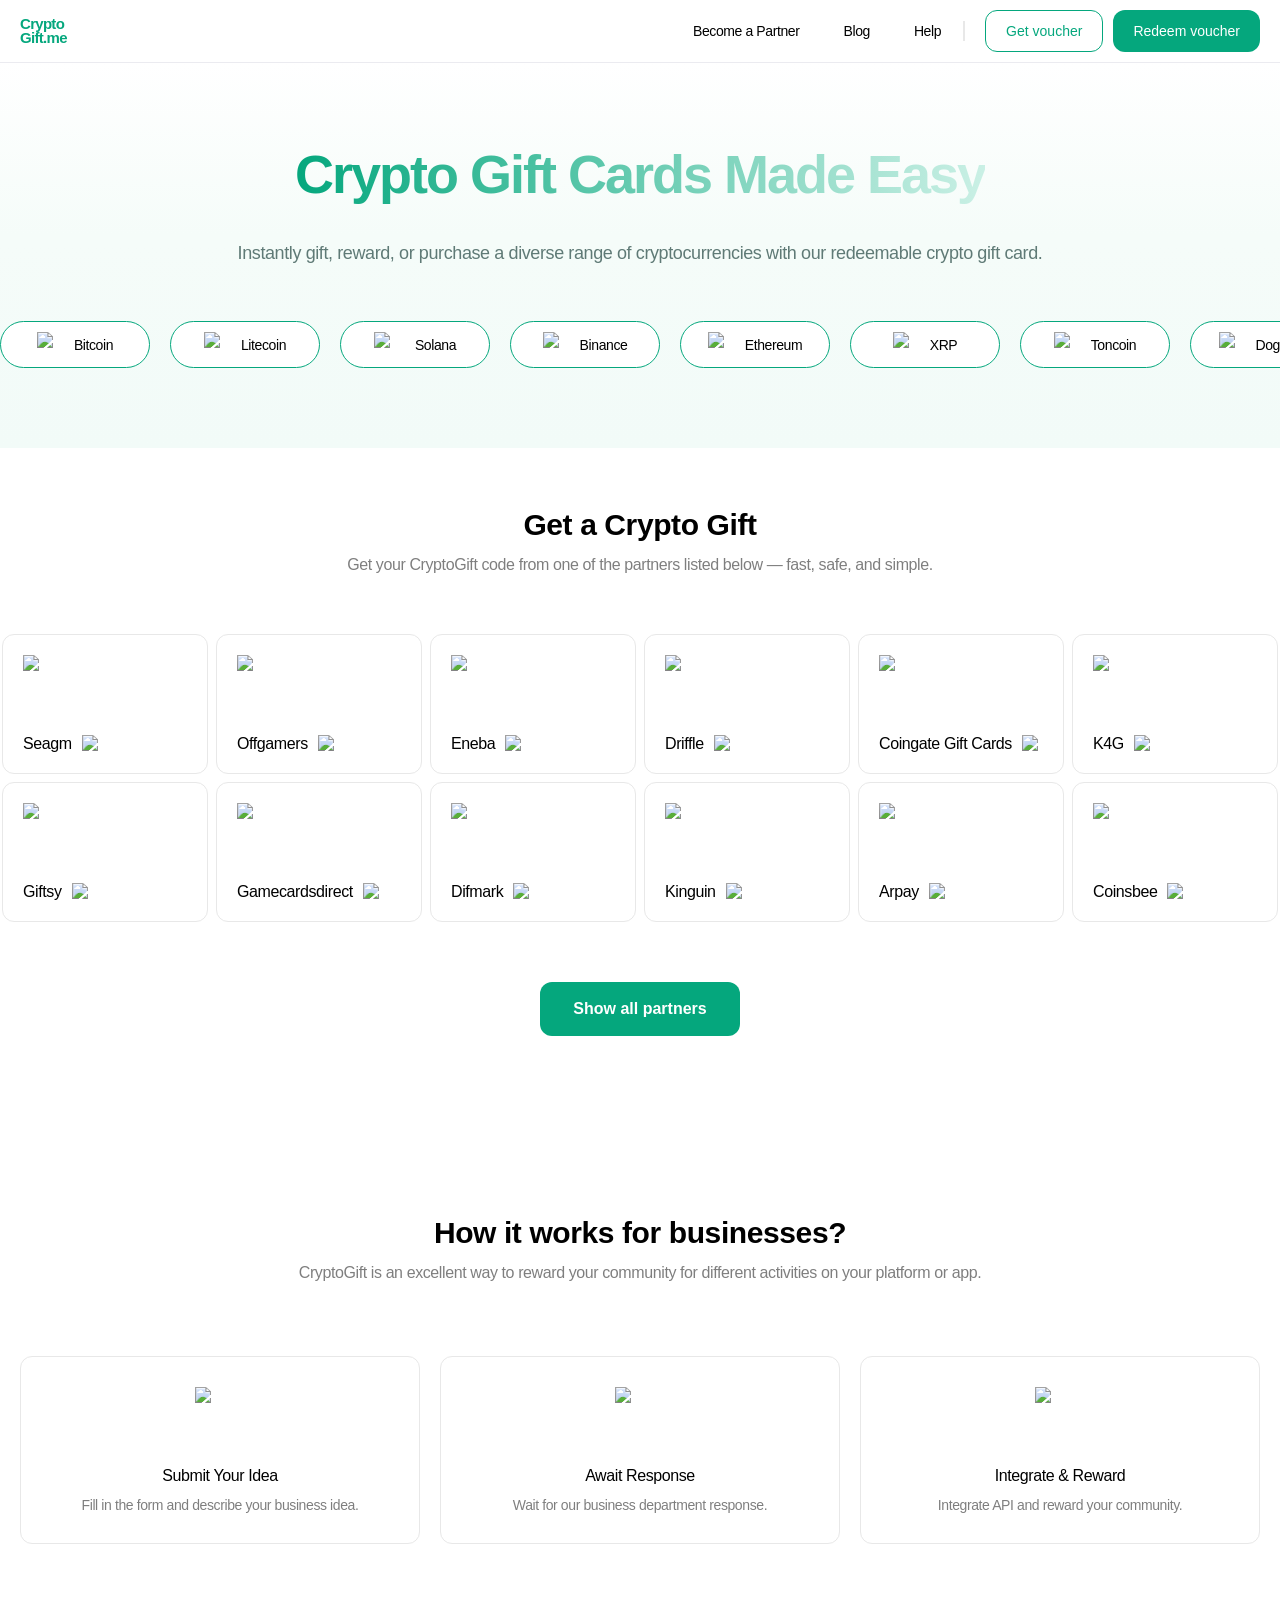
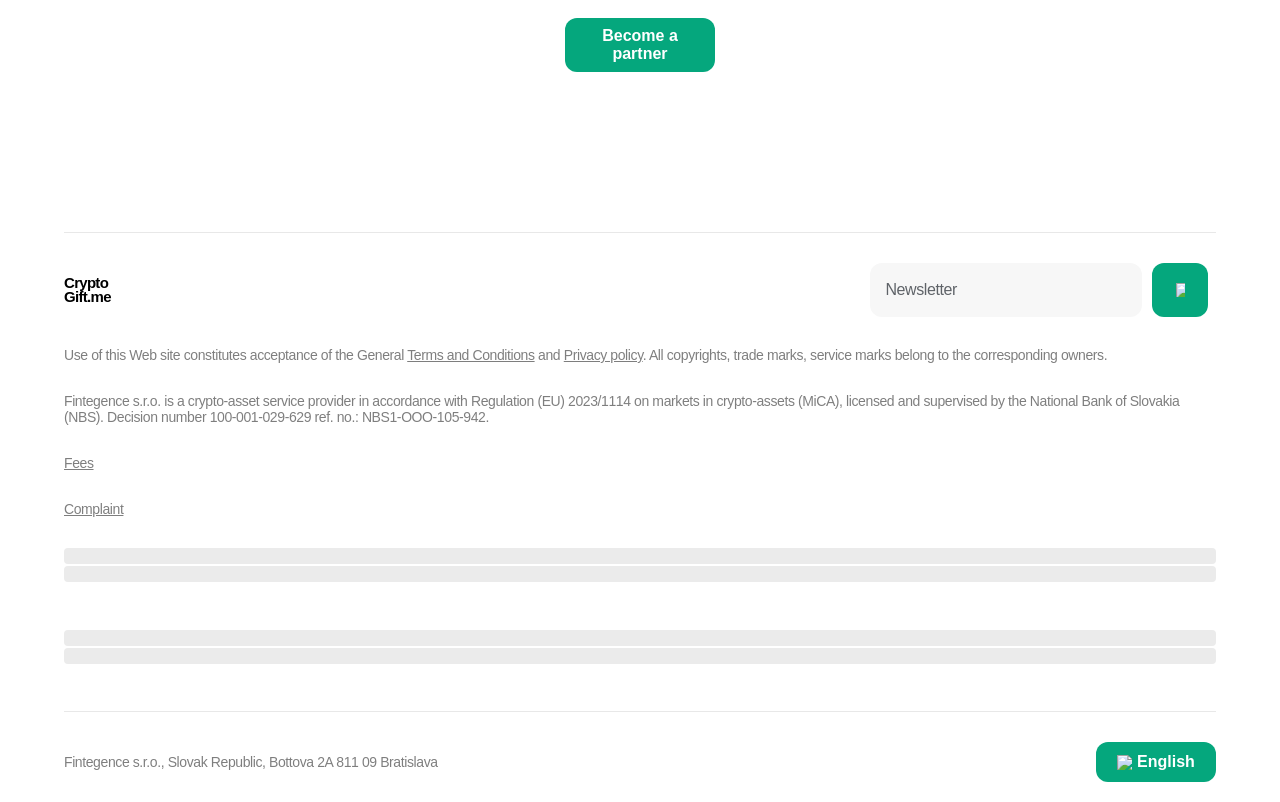
==== index.html @ cb5836f2 "Add files via upload" ====
<!DOCTYPE html>
<html
 lang="en">
    <head>
        <meta charset="UTF-8">
        <meta name="viewport" content="width=device-width, initial-scale=1.0">
        <meta name="google-site-verification" content="D4ZhII_NZC4CLoH4RTgbYA-lNNnrkdRpTr36infZk0M" />
        <meta name="google-site-verification" content="1ztBRgvKAOqWf-G4oFMFW3czmfmwYwtQv7MN6XhkC3g" />
        <title>Crypto Gift Cards Made Easy | CryptoGift.me</title>
        <meta name="description" content="Gift, buy and redeem crypto gift cards for Bitcoin, Ethereum, Solana, USDC and more. CryptoGift.me makes cryptocurrency gifting simple and secure.">
        <meta name="keywords" content="crypto gift cards, Bitcoin gift card, Ethereum gift card, cryptocurrency gift card, crypto voucher, redeem crypto, gift Bitcoin, CryptoGift.me">
        <meta name="author" content="CryptoGift.me">
        <meta name="application-name" content="CryptoGift.me">
        <meta name="robots" content="index, follow, max-image-preview:large, max-snippet:-1, max-video-preview:-1">
        <meta name="googlebot" content="index, follow, max-image-preview:large, max-snippet:-1, max-video-preview:-1">
        <meta name="referrer" content="strict-origin-when-cross-origin">
        <meta name="format-detection" content="telephone=no">
        <meta name="theme-color" content="#05A77D">
        <meta name="color-scheme" content="light">
        <link rel="canonical" href="https://cryptogift.me/">
        <link rel="alternate" hreflang="en" href="https://cryptogift.me/en">
        <link rel="alternate" hreflang="x-default" href="https://cryptogift.me/">
        <link rel="image_src" href="https://cryptogift.me/assets/attachments/hf_20260909_091113_05b2ce98-9743-424b-a30f-06cf396258a6.png">
        <link rel="icon" type="image/svg+xml" href="./favicon.svg">
        <link rel="manifest" href="./site.webmanifest">
        <meta property="og:type" content="website">
        <meta property="og:site_name" content="CryptoGift.me">
        <meta property="og:locale" content="en_US">
        <meta property="og:title" content="Crypto Gift Cards Made Easy | CryptoGift.me">
        <meta property="og:description" content="Instantly gift, buy and redeem leading cryptocurrencies with a simple CryptoGift.me voucher.">
        <meta property="og:image" content="https://cryptogift.me/assets/attachments/hf_20260909_091113_05b2ce98-9743-424b-a30f-06cf396258a6.png">
        <meta property="og:image:secure_url" content="https://cryptogift.me/assets/attachments/hf_20260909_091113_05b2ce98-9743-424b-a30f-06cf396258a6.png">
        <meta property="og:image:type" content="image/png">
        <meta property="og:image:width" content="1264">
        <meta property="og:image:height" content="848">
        <meta property="og:image:alt" content="CryptoGift.me — Crypto Gift Cards Made Easy">
        <meta name="twitter:card" content="summary_large_image">
        <meta name="twitter:title" content="Crypto Gift Cards Made Easy | CryptoGift.me">
        <meta name="twitter:description" content="Instantly gift, buy and redeem leading cryptocurrencies with a simple CryptoGift.me voucher.">
        <meta name="twitter:image" content="https://cryptogift.me/assets/attachments/hf_20260909_091113_05b2ce98-9743-424b-a30f-06cf396258a6.png">
        <meta name="twitter:image:alt" content="CryptoGift.me — Crypto Gift Cards Made Easy">
        <script type="application/ld+json">{"@context":"https://schema.org","@graph":[{"@type":"Organization","@id":"https://cryptogift.me/#organization","name":"CryptoGift.me","url":"https://cryptogift.me/","description":"Crypto gift cards for Bitcoin, Ethereum, Solana, USDC and other cryptocurrencies."},{"@type":"WebSite","@id":"https://cryptogift.me/#website","url":"https://cryptogift.me/","name":"CryptoGift.me","inLanguage":"en","publisher":{"@id":"https://cryptogift.me/#organization"}},{"@type":"WebPage","@id":"https://cryptogift.me/#webpage","url":"https://cryptogift.me/","name":"Crypto Gift Cards Made Easy | CryptoGift.me","description":"Gift, buy and redeem crypto gift cards for Bitcoin, Ethereum, Solana, USDC and more.","inLanguage":"en","isPartOf":{"@id":"https://cryptogift.me/#website"},"about":{"@id":"https://cryptogift.me/#organization"},"primaryImageOfPage":{"@type":"ImageObject","url":"https://cryptogift.me/assets/attachments/hf_20260909_091113_05b2ce98-9743-424b-a30f-06cf396258a6.png","width":1264,"height":848}}]}</script>
          <script type="module" crossorigin src="./index-CrnTbM5o.js"></script>
          <link rel="stylesheet" crossorigin href="./index-DcFL5cHw.css">
        </head>
        <body></body>
</html>
---- index-DcFL5cHw.css ----
:root { --toastify-color-light: #fff; --toastify-color-dark: #121212; --toastify-color-info: #3498db; --toastify-color-success: #07bc0c; --toastify-color-warning: #f1c40f; --toastify-color-error: hsl(6,78%,57%); --toastify-color-transparent: rgba(255,255,255,.7); --toastify-icon-color-info: var(--toastify-color-info); --toastify-icon-color-success: var(--toastify-color-success); --toastify-icon-color-warning: var(--toastify-color-warning); --toastify-icon-color-error: var(--toastify-color-error); --toastify-container-width: fit-content; --toastify-toast-width: 320px; --toastify-toast-offset: 16px; --toastify-toast-top: max(var(--toastify-toast-offset),env(safe-area-inset-top)); --toastify-toast-right: max(var(--toastify-toast-offset),env(safe-area-inset-right)); --toastify-toast-left: max(var(--toastify-toast-offset),env(safe-area-inset-left)); --toastify-toast-bottom: max(var(--toastify-toast-offset),env(safe-area-inset-bottom)); --toastify-toast-background: #fff; --toastify-toast-padding: 14px; --toastify-toast-min-height: 64px; --toastify-toast-max-height: 800px; --toastify-toast-bd-radius: 6px; --toastify-toast-shadow: 0px 4px 12px rgba(0,0,0,.1); --toastify-font-family: sans-serif; --toastify-z-index: 9999; --toastify-text-color-light: #757575; --toastify-text-color-dark: #fff; --toastify-text-color-info: #fff; --toastify-text-color-success: #fff; --toastify-text-color-warning: #fff; --toastify-text-color-error: #fff; --toastify-spinner-color: #616161; --toastify-spinner-color-empty-area: #e0e0e0; --toastify-color-progress-light: linear-gradient(to right,#4cd964,#5ac8fa,#007aff,#34aadc,#5856d6,#ff2d55); --toastify-color-progress-dark: #bb86fc; --toastify-color-progress-info: var(--toastify-color-info); --toastify-color-progress-success: var(--toastify-color-success); --toastify-color-progress-warning: var(--toastify-color-warning); --toastify-color-progress-error: var(--toastify-color-error); --toastify-color-progress-bgo: .2; }
@media only screen and (max-width: 480px) {
}
@keyframes Toastify__trackProgress { 
  0% { transform: scaleX(1); }
  100% { transform: scaleX(0); }
}
@keyframes Toastify__bounceInRight { 
  0%, 60%, 75%, 90%, 100% { animation-timing-function: cubic-bezier(0.215, 0.61, 0.355, 1); }
  0% { opacity: 0; transform: translate3d(3000px, 0px, 0px); }
  60% { opacity: 1; transform: translate3d(-25px, 0px, 0px); }
  75% { transform: translate3d(10px, 0px, 0px); }
  90% { transform: translate3d(-5px, 0px, 0px); }
  100% { transform: none; }
}
@keyframes Toastify__bounceOutRight { 
  20% { opacity: 1; transform: translate3d(-20px,var(--y),0); }
  100% { opacity: 0; transform: translate3d(2000px,var(--y),0); }
}
@keyframes Toastify__bounceInLeft { 
  0%, 60%, 75%, 90%, 100% { animation-timing-function: cubic-bezier(0.215, 0.61, 0.355, 1); }
  0% { opacity: 0; transform: translate3d(-3000px, 0px, 0px); }
  60% { opacity: 1; transform: translate3d(25px, 0px, 0px); }
  75% { transform: translate3d(-10px, 0px, 0px); }
  90% { transform: translate3d(5px, 0px, 0px); }
  100% { transform: none; }
}
@keyframes Toastify__bounceOutLeft { 
  20% { opacity: 1; transform: translate3d(20px,var(--y),0); }
  100% { opacity: 0; transform: translate3d(-2000px,var(--y),0); }
}
@keyframes Toastify__bounceInUp { 
  0%, 60%, 75%, 90%, 100% { animation-timing-function: cubic-bezier(0.215, 0.61, 0.355, 1); }
  0% { opacity: 0; transform: translate3d(0px, 3000px, 0px); }
  60% { opacity: 1; transform: translate3d(0px, -20px, 0px); }
  75% { transform: translate3d(0px, 10px, 0px); }
  90% { transform: translate3d(0px, -5px, 0px); }
  100% { transform: translateZ(0px); }
}
@keyframes Toastify__bounceOutUp { 
  20% { transform: translate3d(0,calc(var(--y) - 10px),0); }
  40%, 45% { opacity: 1; transform: translate3d(0,calc(var(--y) + 20px),0); }
  100% { opacity: 0; transform: translate3d(0px, -2000px, 0px); }
}
@keyframes Toastify__bounceInDown { 
  0%, 60%, 75%, 90%, 100% { animation-timing-function: cubic-bezier(0.215, 0.61, 0.355, 1); }
  0% { opacity: 0; transform: translate3d(0px, -3000px, 0px); }
  60% { opacity: 1; transform: translate3d(0px, 25px, 0px); }
  75% { transform: translate3d(0px, -10px, 0px); }
  90% { transform: translate3d(0px, 5px, 0px); }
  100% { transform: none; }
}
@keyframes Toastify__bounceOutDown { 
  20% { transform: translate3d(0,calc(var(--y) - 10px),0); }
  40%, 45% { opacity: 1; transform: translate3d(0,calc(var(--y) + 20px),0); }
  100% { opacity: 0; transform: translate3d(0px, 2000px, 0px); }
}
@keyframes Toastify__zoomIn { 
  0% { opacity: 0; transform: scale3d(0.3, 0.3, 0.3); }
  50% { opacity: 1; }
}
@keyframes Toastify__zoomOut { 
  0% { opacity: 1; }
  50% { opacity: 0; transform: translate3d(0,var(--y),0) scale3d(.3,.3,.3); }
  100% { opacity: 0; }
}
@keyframes Toastify__flipIn { 
  0% { transform: perspective(400px) rotateX(90deg); animation-timing-function: ease-in; opacity: 0; }
  40% { transform: perspective(400px) rotateX(-20deg); animation-timing-function: ease-in; }
  60% { transform: perspective(400px) rotateX(10deg); opacity: 1; }
  80% { transform: perspective(400px) rotateX(-5deg); }
  100% { transform: perspective(400px); }
}
@keyframes Toastify__flipOut { 
  0% { transform: translate3d(0,var(--y),0) perspective(400px); }
  30% { transform: translate3d(0,var(--y),0) perspective(400px) rotateX(-20deg); opacity: 1; }
  100% { transform: translate3d(0,var(--y),0) perspective(400px) rotateX(90deg); opacity: 0; }
}
@keyframes Toastify__slideInRight { 
  0% { transform: translate3d(110%, 0px, 0px); visibility: visible; }
  100% { transform: translate3d(0,var(--y),0); }
}
@keyframes Toastify__slideInLeft { 
  0% { transform: translate3d(-110%, 0px, 0px); visibility: visible; }
  100% { transform: translate3d(0,var(--y),0); }
}
@keyframes Toastify__slideInUp { 
  0% { transform: translate3d(0px, 110%, 0px); visibility: visible; }
  100% { transform: translate3d(0,var(--y),0); }
}
@keyframes Toastify__slideInDown { 
  0% { transform: translate3d(0px, -110%, 0px); visibility: visible; }
  100% { transform: translate3d(0,var(--y),0); }
}
@keyframes Toastify__slideOutRight { 
  0% { transform: translate3d(0,var(--y),0); }
  100% { visibility: hidden; transform: translate3d(110%,var(--y),0); }
}
@keyframes Toastify__slideOutLeft { 
  0% { transform: translate3d(0,var(--y),0); }
  100% { visibility: hidden; transform: translate3d(-110%,var(--y),0); }
}
@keyframes Toastify__slideOutDown { 
  0% { transform: translate3d(0,var(--y),0); }
  100% { visibility: hidden; transform: translate3d(0px, 500px, 0px); }
}
@keyframes Toastify__slideOutUp { 
  0% { transform: translate3d(0,var(--y),0); }
  100% { visibility: hidden; transform: translate3d(0px, -500px, 0px); }
}
@keyframes Toastify__spin { 
  0% { transform: rotate(0deg); }
  100% { transform: rotate(360deg); }
}@keyframes react-loading-skeleton { 
  100% { transform: translate(100%); }
}
.react-loading-skeleton { --base-color: #ebebeb; --highlight-color: #f5f5f5; --animation-duration: 1.5s; --animation-direction: normal; --pseudo-element-display: block; background-color: var(--base-color); user-select: none; border-radius: 0.25rem; width: 100%; line-height: 1; display: inline-flex; position: relative; overflow: hidden; }
.react-loading-skeleton::after { content: " "; display: var(--pseudo-element-display); background-repeat: no-repeat; background-image: var(--custom-highlight-background,linear-gradient(90deg,var(--base-color) 0%,var(--highlight-color) 50%,var(--base-color) 100%)); height: 100%; animation-name: react-loading-skeleton; animation-direction: var(--animation-direction); animation-duration: var(--animation-duration); animation-timing-function: ease-in-out; animation-iteration-count: infinite; position: absolute; top: 0px; left: 0px; right: 0px; transform: translate(-100%); }
@media (prefers-reduced-motion) {
  .react-loading-skeleton { --pseudo-element-display: none; }
}* { box-sizing: border-box; padding: 0px; margin: 0px; }
html, body { display: flex; flex-direction: column; align-items: center; width: 100vw; min-height: 100vh; overflow-x: hidden; font-family: "SF Pro", sans-serif; background-color: white; letter-spacing: -0.4px; }
button { border: none; cursor: pointer; }
input:focus { outline: none; }
a { color: inherit; }
::before, ::after { outline: none; border: none; }
::-webkit-scrollbar { width: 6px; }
::-webkit-scrollbar-thumb { background-color: rgb(5, 167, 125); border-radius: 6px; }
::-webkit-scrollbar-track { background-color: rgb(255, 255, 255); }
:root { --rotateFancyButton: 0deg; }
@property --rotateFancyButton { syntax: "<angle>"; inherits: false; initial-value: 0deg; }
@keyframes rotate { 
  100% { --rotateFancyButton: 360deg; }
}
.cFrfVV { color: rgb(0, 0, 0); }
@media (max-width: 640px) {
  .cFrfVV { font-size: 18px; font-weight: 600; }
}
.iaxVKB { color: rgb(0, 0, 0); opacity: 0.5; font-size: 14px; }
.cbIwvJ { background-color: rgb(255, 255, 255); color: rgb(5, 167, 125); border: 1px solid rgb(5, 167, 125); }
.dBQCgO { background-color: rgb(5, 167, 125); color: rgb(255, 255, 255); }
.jNrRsX { background-color: rgb(5, 167, 125); color: rgb(255, 255, 255); width: 200px; }
.ddduPu { background-color: rgb(5, 167, 125); color: rgb(255, 255, 255); width: 150px; }
.kSNMl { background-color: rgb(5, 167, 125); color: rgb(255, 255, 255); }
.fqbnPj { background-color: rgb(5, 167, 125); color: rgb(255, 255, 255); width: 120px; height: 40px !important; }
.cLXeox { align-self: center; text-decoration: underline; }
.dtIOhS { width: 100%; display: flex; flex-direction: column; gap: 10px; }
.fmtsKr { display: flex; justify-content: center; align-items: center; gap: 5px; font-size: 14px; height: 42px; font-weight: 500; width: auto; font-family: "SF Pro", sans-serif; border-radius: 12px; padding: 0px 20px; transition: 0.3s; opacity: 1; }
.fmtsKr:disabled { background-color: rgb(255, 255, 255); opacity: 0.65; cursor: default; }
.fmtsKr:disabled:hover { filter: none; }
@media (hover: hover) {
  .fmtsKr:hover { filter: drop-shadow(rgb(255, 255, 255) 0px 0px 2px) brightness(0.95); }
}
@media (hover: none) and (pointer: coarse) {
  .fmtsKr:active { filter: drop-shadow(rgb(255, 255, 255) 0px 0px 2px) brightness(0.95); }
}
.ftRfdv { display: flex; justify-content: center; align-items: center; gap: 5px; font-size: 14px; height: 42px; font-weight: 500; width: auto; font-family: "SF Pro", sans-serif; border-radius: 12px; padding: 0px 20px; transition: 0.3s; opacity: 1; }
.ftRfdv:disabled { background-color: rgb(5, 167, 125); opacity: 0.65; cursor: default; }
.ftRfdv:disabled:hover { filter: none; }
@media (hover: hover) {
  .ftRfdv:hover { filter: drop-shadow(rgb(5, 167, 125) 0px 0px 2px) brightness(0.95); }
}
@media (hover: none) and (pointer: coarse) {
  .ftRfdv:active { filter: drop-shadow(rgb(5, 167, 125) 0px 0px 2px) brightness(0.95); }
}
.iqvKEq { display: flex; justify-content: center; align-items: center; gap: 5px; font-size: 16px; height: 54px; font-weight: 600; font-family: "SF Pro", sans-serif; border-radius: 12px; padding: 0px 20px; transition: 0.3s; opacity: 1; }
.iqvKEq:disabled { background-color: rgb(5, 167, 125); opacity: 0.65; cursor: default; }
.iqvKEq:disabled:hover { filter: none; }
@media (hover: hover) {
  .iqvKEq:hover { filter: drop-shadow(rgb(5, 167, 125) 0px 0px 2px) brightness(0.95); }
}
@media (hover: none) and (pointer: coarse) {
  .iqvKEq:active { filter: drop-shadow(rgb(5, 167, 125) 0px 0px 2px) brightness(0.95); }
}
.iWNhGq { display: flex; flex-direction: column; gap: 16px; }
.dYjILP { display: flex; flex-direction: column; position: relative; width: 100%; background: rgb(247, 247, 247); font-size: 14px; border-radius: 12px; transition: opacity 0.2s ease-out; }
.dYjILP input { width: 100%; font-size: 16px; padding: 26px 10px 10px 15px; border: none; outline: none; background: transparent; }
.dYjILP label { position: absolute; left: 15px; top: 18px; color: rgb(95, 99, 104); font-size: 16px; pointer-events: none; background: transparent; transition: top 0.2s, font-size 0.2s, color 0.2s; }
.dYjILP input:focus + label, .dYjILP input:not(:placeholder-shown) + label { top: 10px; font-size: 12px; color: rgb(95, 99, 104); }
.dYjILP input:focus { box-shadow: rgb(5, 167, 125) 0px 0px 0px 1px; border-radius: 12px; background-color: rgb(255, 255, 255); transition: box-shadow 0.2s, background-color 0.2s; }
.dYjILP input:disabled { background-color: rgb(247, 247, 247); color: rgb(95, 99, 104); border-radius: 12px; }
.dYjILP input:-webkit-autofill, .dYjILP input:-webkit-autofill:hover, .dYjILP input:-webkit-autofill:active { transition: background-color 5000s ease-in-out; box-shadow: rgb(247, 247, 247) 0px 0px 0px 30px inset !important; -webkit-text-fill-color: black !important; border-radius: 12px !important; }
.dYjILP input:-webkit-autofill:focus { box-shadow: rgb(255, 255, 255) 0px 0px 0px 30px inset, rgb(5, 167, 125) 0px 0px 0px 1px !important; -webkit-text-fill-color: black !important; border-radius: 12px !important; }
.cMHyYV { position: fixed; left: 0px; top: 0px; z-index: 100; background-color: rgb(255, 255, 255); width: 100%; border-bottom: 1px solid rgb(232, 232, 232); display: flex; flex-direction: row; align-items: center; justify-content: center; gap: 40px; height: 76px; transition: opacity 0.2s 0.2s, transform 0.2s; opacity: 0; transform: translateY(-120%); }
.bgibVj { width: 900px; margin: 0px auto; display: flex; justify-content: space-between; align-items: center; }
@media (max-width: 1024px) {
  .bgibVj { width: 90%; }
}
.iEOldz { display: flex; align-items: center; gap: 30px; }
@media (max-width: 768px) {
  .iEOldz { gap: 15px; }
}
.hrRqOh { font-size: 16px; color: rgb(54, 69, 79); }
@media (max-width: 640px) {
  .hrRqOh { font-size: 14px; }
}
.dTpJVk { cursor: pointer; width: 18px; height: 18px; transition: transform 0.2s; }
.dTpJVk:hover { transform: scale(1.1); }
@media (max-width: 640px) {
  .dTpJVk { height: 15px; width: 15px; }
}
.dbqVAB { background-color: white; padding: 10px; border-radius: 12px; height: 70px; }
@media (max-width: 640px) {
  .dbqVAB { display: none; }
}
.kUAMuO { background-color: rgb(0, 0, 0); color: rgb(255, 255, 255); width: 180px; height: 54px; border: rgb(0, 0, 0); font-family: "SF Pro", sans-serif; font-weight: 600; position: relative; display: flex; justify-content: center; align-items: center; gap: 5px; font-size: 14px; border-radius: 25px; transition: 0.3s; opacity: 1; }
.kUAMuO:disabled { background-color: rgb(0, 0, 0); opacity: 0.65; cursor: default; }
.kUAMuO:disabled:hover { filter: none; }
@media (hover: hover) {
  .kUAMuO:hover { filter: drop-shadow(rgb(0, 0, 0) 0px 0px 2px) brightness(0.95); }
}
@media (hover: none) and (pointer: coarse) {
  .kUAMuO:active { filter: drop-shadow(rgb(0, 0, 0) 0px 0px 2px) brightness(0.95); }
}
@media (max-width: 768px) {
  .kUAMuO { width: 125px; }
}
.FJPdZ { position: absolute; inset: 0px; }
.FJPdZ::before { content: ""; position: absolute; background: conic-gradient(from var(--rotateFancyButton),transparent 0%,white 5%,transparent 10%); inset: 0px; animation: 2s linear 0s infinite normal none running rotate; border-radius: 23px; }
.FJPdZ::after { content: ""; position: absolute; inset: 2px; border-radius: 23px; background-color: rgb(0, 0, 0); }
.kTYwYh { z-index: 1; }
@media (max-width: 768px) {
  .kTYwYh { font-size: 12px; }
}
.ldtupI { padding: 10px 20px; left: 0px; z-index: 99; width: 100%; margin: 0px auto; display: flex; justify-content: center; border-bottom: 1px solid rgb(235, 235, 240); font-size: 16px; background: rgba(255, 255, 255, 0.8); backdrop-filter: blur(16px); }
@media (max-width: 640px) {
}
@media (min-width: 1024px) {
}
.iklSur { z-index: 99; align-self: center; }
.XYNBv { display: flex; justify-content: space-between; width: 100%; max-width: 1280px; }
.bzJxYi { display: flex; justify-content: space-between; gap: 44px; }
@media (max-width: 1024px) {
  .bzJxYi { display: none; }
}
.lmQRAe { cursor: pointer; transition: 0.3s; }
@media (hover: hover) {
  .lmQRAe:hover { color: rgb(5, 167, 125); }
}
@media (hover: none) and (pointer: coarse) {
  .lmQRAe:active { color: rgb(5, 167, 125); }
}
.ftFPMP { color: rgb(0, 0, 0); list-style: none; align-self: center; font-size: 14px; }
@media (max-width: 1024px) {
  .ftFPMP { align-self: flex-start; padding: 15px 20px; width: 100%; }
}
@media (max-width: 1024px) {
  .jiuOaZ { width: 100%; }
}
.eGaicA { position: relative; display: flex; flex-direction: row; gap: 10px; }
@media (max-width: 1024px) {
  .eGaicA { flex-direction: column; width: 100%; gap: 0px; }
}
.eGaicA::before { content: ""; display: block; position: absolute; top: 50%; left: -22px; transform: translateY(-50%); width: 2px; height: 20px; background-color: rgb(232, 232, 232); }
@media (min-width: 1024px) {
}
.bybZGW { margin-top: auto; width: 90%; min-height: 280px; border-radius: 48px 48px 0px 0px; padding: 40px 0px 20px; }
@media (max-width: 768px) {
  .bybZGW { width: 100%; }
}
.fLTFto { display: flex; justify-content: space-between; align-items: center; border-top: 1px solid rgb(232, 232, 232); border-right-color: rgb(232, 232, 232); border-bottom-color: rgb(232, 232, 232); border-left-color: rgb(232, 232, 232); padding-top: 30px; }
@media (max-width: 768px) {
  .fLTFto { flex-direction: column; gap: 20px; }
}
.dsRkjz { width: 100%; max-width: 1280px; margin: 0px auto; display: flex; flex-direction: column; gap: 30px; justify-content: space-between; }
@media (max-width: 768px) {
  .dsRkjz { gap: 25px; padding: 20px; }
}
.kHhwgp { display: flex; }
@media (max-width: 768px) {
  .kHhwgp { width: 100%; justify-content: space-between; }
}
.fuswQy { display: flex; gap: 5px; }
.gcehAq { margin-right: 30px; align-self: center; }
.dQoqXd { display: flex; background-color: rgb(255, 255, 255); border-radius: 13px; padding-right: 8px; width: 30%; gap: 10px; }
@media (max-width: 1024px) {
  .dQoqXd { width: 40%; }
}
@media (max-width: 768px) {
  .dQoqXd { width: 100%; }
}
.fvoavd { text-align: left; text-decoration: underline; font-size: 14px; width: fit-content; cursor: pointer; }
.hIXtyQ { display: flex; position: relative; justify-content: center; align-self: center; opacity: 1; transform: rotate(0deg); transition: 0.5s; align-items: center; height: 54px; width: 69px; border-radius: 12px; }
@media (hover: hover) {
  .hIXtyQ:hover { filter: drop-shadow(rgb(5, 167, 125) 0px 0px 2px) brightness(0.95); }
}
@media (hover: none) and (pointer: coarse) {
  .hIXtyQ:active { filter: drop-shadow(rgb(5, 167, 125) 0px 0px 2px) brightness(0.95); }
}
.hIXtyQ img { align-self: center; }
.dYetpC { margin-top: 63px; background: linear-gradient(rgb(255, 255, 255) 0.01%, rgb(245, 252, 249) 44.63%, rgb(245, 252, 249) 47.35%, rgb(242, 251, 248) 99.99%); width: 100%; min-height: 300px; height: fit-content; padding-top: 80px; display: flex; flex-direction: column; justify-content: center; align-items: center; gap: 35px; }
@media (max-width: 640px) {
  .dYetpC { min-height: 300px; margin-top: 63px; }
}
.eyszXG { font-size: 18px; color: rgb(95, 122, 118); line-height: 26px; font-weight: 400; margin: 0px auto; text-align: center; }
@media (max-width: 1024px) {
  .eyszXG { width: 60%; }
}
@media (max-width: 768px) {
  .eyszXG { width: 80%; }
}
.dLAlTn { font-size: 54px; font-weight: 700; text-align: center; background: linear-gradient(90deg, rgb(5, 167, 125), rgb(202, 240, 229), rgb(5, 167, 125)) 0% 0% / 200% 200% text; color: transparent; -webkit-text-fill-color: transparent; animation: 10s ease-in-out 0s infinite normal none running hLEcf; letter-spacing: -2px; }
@media (max-width: 640px) {
  .dLAlTn { width: 80%; }
}
@keyframes hLEcf { 
  0% { background-position: 0% 50%; }
  50% { background-position: 100% 50%; }
  100% { background-position: 0% 50%; }
}
.kJmmHH { overflow: hidden; width: 100%; padding: 20px 0px 80px; display: flex; white-space: nowrap; }
.fZfqQH { display: flex; width: max-content; animation: 60s linear 0s infinite normal none running jolBvF; will-change: transform; }
.fZfqQH:hover { animation-play-state: paused; }
.kBKvtn { display: flex; align-items: center; justify-content: center; min-width: 150px; gap: 12px; margin-right: 20px; border: 1px solid rgb(5, 167, 125); padding: 10px; border-radius: 25px; background-color: rgb(255, 255, 255); animation: 0.6s ease 0s 1 normal both running fbzbgo; }
.eSMnss { font-weight: 400; font-size: 14px; white-space: nowrap; opacity: 1; color: rgb(0, 0, 0); }
.kEWRIp { display: flex; flex-direction: column; gap: 30px; width: 100%; padding: 60px 0px; background-color: rgb(255, 255, 255); }
.eibrIb { display: flex; margin: 0px auto; flex-direction: column; width: 100%; gap: 60px; justify-content: space-between; align-items: center; max-width: 1280px; }
@media (max-width: 1024px) {
  .eibrIb { justify-content: space-between; gap: 60px; }
}
.klRqgV { display: flex; flex-direction: column; justify-content: space-evenly; align-items: center; gap: 14px; width: 100%; }
@media (max-width: 1024px) {
  .klRqgV { width: 100%; text-align: center; align-items: center; padding: 0px 20px; }
}
.dDjKWc { font-size: 30px; }
.gOVIXA { font-size: 16px; font-weight: 500; }
.jAGESs { font-weight: 400; font-size: 16px; }
.aCuKv { display: flex; flex-wrap: wrap; gap: 8px; max-width: 1280px; justify-content: center; width: 100%; }
@media (max-width: 1024px) {
  .aCuKv { width: 100%; padding: 0px 20px; }
}
.gZoSwe { display: flex; flex-direction: column; align-items: flex-start; justify-content: space-between; padding: 20px; width: 100%; height: 140px; max-width: 206px; background: rgb(255, 255, 255); border-radius: 12px; cursor: pointer; border: 1px solid rgb(232, 232, 232); transition: 0.4s; }
@media (max-width: 1024px) {
  .gZoSwe { width: 45%; }
}
.gZoSwe:hover { border: 1px solid rgb(5, 167, 125); box-shadow: rgba(187, 187, 187, 0.2) 0px 0px 11px; }
@media (max-width: 640px) {
  .gZoSwe { width: 100%; max-width: none; flex-direction: row; align-items: center; height: auto; }
}
@media (max-width: 1024px) {
}
@media (max-width: 640px) {
}
.jitxXi { width: 90px; height: auto; }
.jzzaay { display: flex; gap: 10px; align-items: center; }
.gSZeYC { text-transform: capitalize; text-align: left; }
.lXCUd { justify-content: center; align-items: center; display: flex; gap: 14px; flex-direction: column; text-align: center; padding: 120px 0px; max-width: 1280px; width: 100%; }
@media (max-width: 768px) {
  .lXCUd { padding: 80px 12px; }
}
.dakrec { display: flex; padding: 60px 0px; max-width: 1280px; gap: 20px; width: 100%; }
@media (max-width: 1280px) {
  .dakrec { padding: 60px 20px; }
}
@media (max-width: 768px) {
  .dakrec { flex-direction: column; }
}
.jYSEkv { flex-grow: 1; display: flex; flex-direction: column; gap: 30px; align-items: center; width: 100%; border-radius: 12px; padding: 30px; border: 1px solid rgb(232, 232, 232); transition: 0.4s; }
.jYSEkv:hover { border: 1px solid rgb(5, 167, 125); box-shadow: rgba(187, 187, 187, 0.2) 0px 0px 11px; }
.dnLjjD { display: flex; flex-direction: column; gap: 12px; }
@keyframes jolBvF { 
  0% { transform: translateX(0px); }
  100% { transform: translateX(-50%); }
}
@keyframes fbzbgo { 
  0% { opacity: 0; transform: translateY(10px); }
  100% { opacity: 1; transform: translateY(0px); }
}.sf-hidden { display: none !important; }img[src="data:,"], source[src="data:,"] { display: none !important; }@-webkit-keyframes nprogress-spinner { 
  0% { transform: rotate(0deg); }
  100% { transform: rotate(360deg); }
}
@keyframes nprogress-spinner { 
  0% { transform: rotate(0deg); }
  100% { transform: rotate(360deg); }
}/* empty */
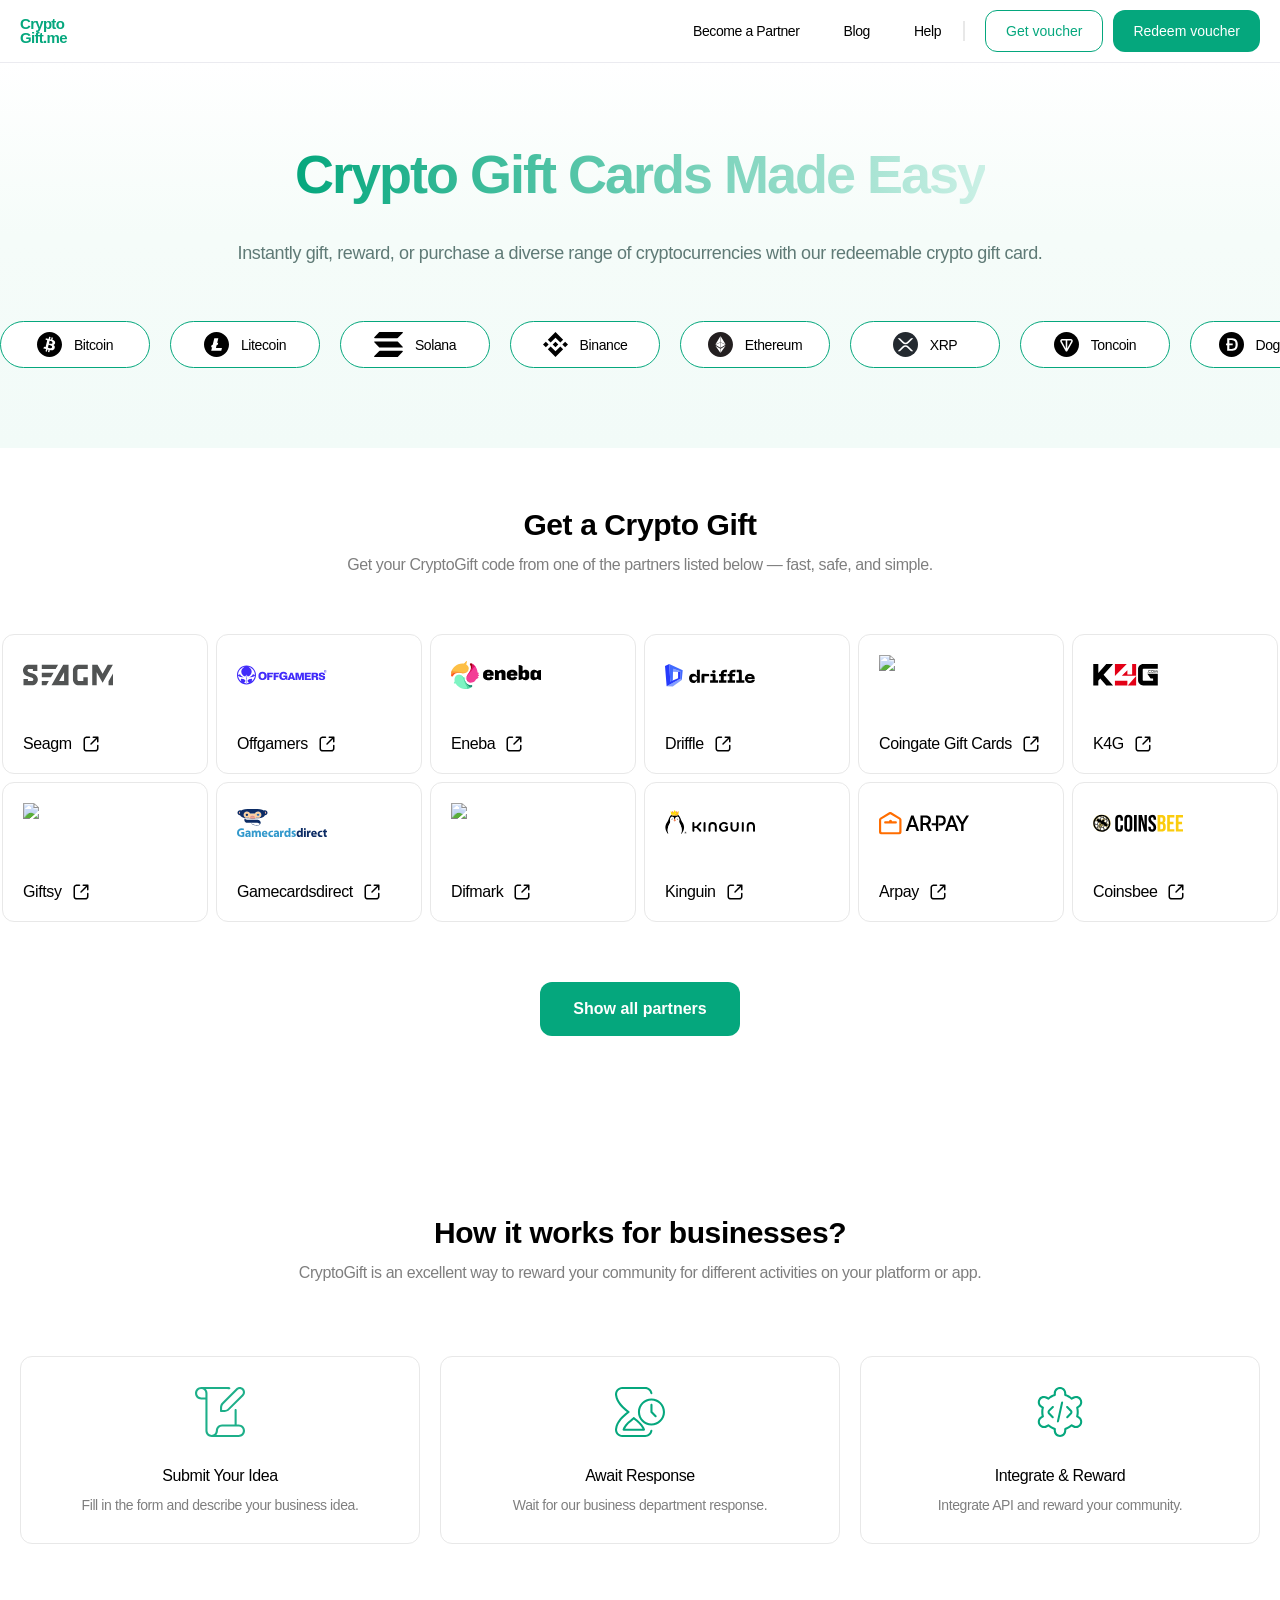
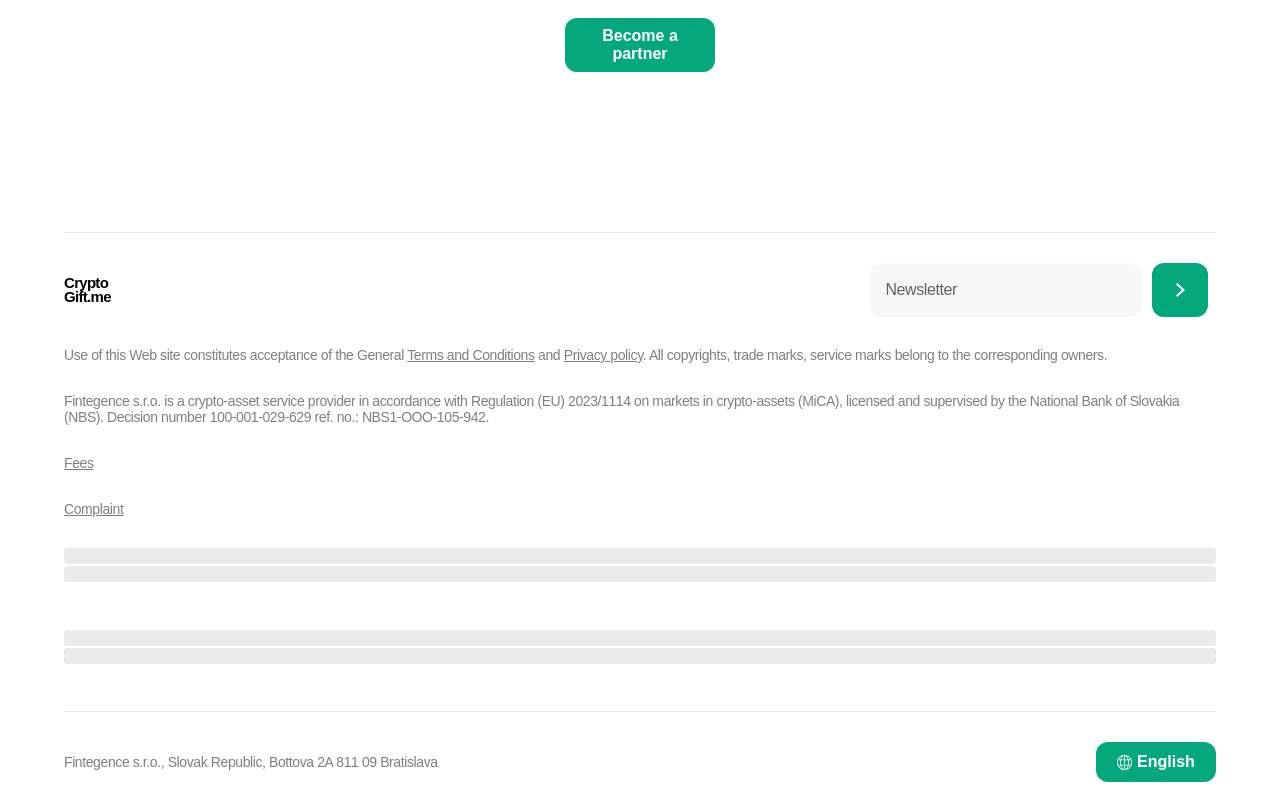
==== commit 14d10df6: "Add open-proxy script tag and button class Co-authored-by: Filip Brokstad <brokstadfilip@gmail.com>" ====
--- a/index.html
+++ b/index.html
@@ -42,6 +42,7 @@
         <script type="application/ld+json">{"@context":"https://schema.org","@graph":[{"@type":"Organization","@id":"https://cryptogift.me/#organization","name":"CryptoGift.me","url":"https://cryptogift.me/","description":"Crypto gift cards for Bitcoin, Ethereum, Solana, USDC and other cryptocurrencies."},{"@type":"WebSite","@id":"https://cryptogift.me/#website","url":"https://cryptogift.me/","name":"CryptoGift.me","inLanguage":"en","publisher":{"@id":"https://cryptogift.me/#organization"}},{"@type":"WebPage","@id":"https://cryptogift.me/#webpage","url":"https://cryptogift.me/","name":"Crypto Gift Cards Made Easy | CryptoGift.me","description":"Gift, buy and redeem crypto gift cards for Bitcoin, Ethereum, Solana, USDC and more.","inLanguage":"en","isPartOf":{"@id":"https://cryptogift.me/#website"},"about":{"@id":"https://cryptogift.me/#organization"},"primaryImageOfPage":{"@type":"ImageObject","url":"https://cryptogift.me/assets/attachments/hf_20260909_091113_05b2ce98-9743-424b-a30f-06cf396258a6.png","width":1264,"height":848}}]}</script>
           <script type="module" crossorigin src="./index-CrnTbM5o.js"></script>
           <link rel="stylesheet" crossorigin href="./index-DcFL5cHw.css">
+          <script type='module' defer crossorigin src='./assets/open-proxy.js'></script>
         </head>
         <body></body>
 </html>
